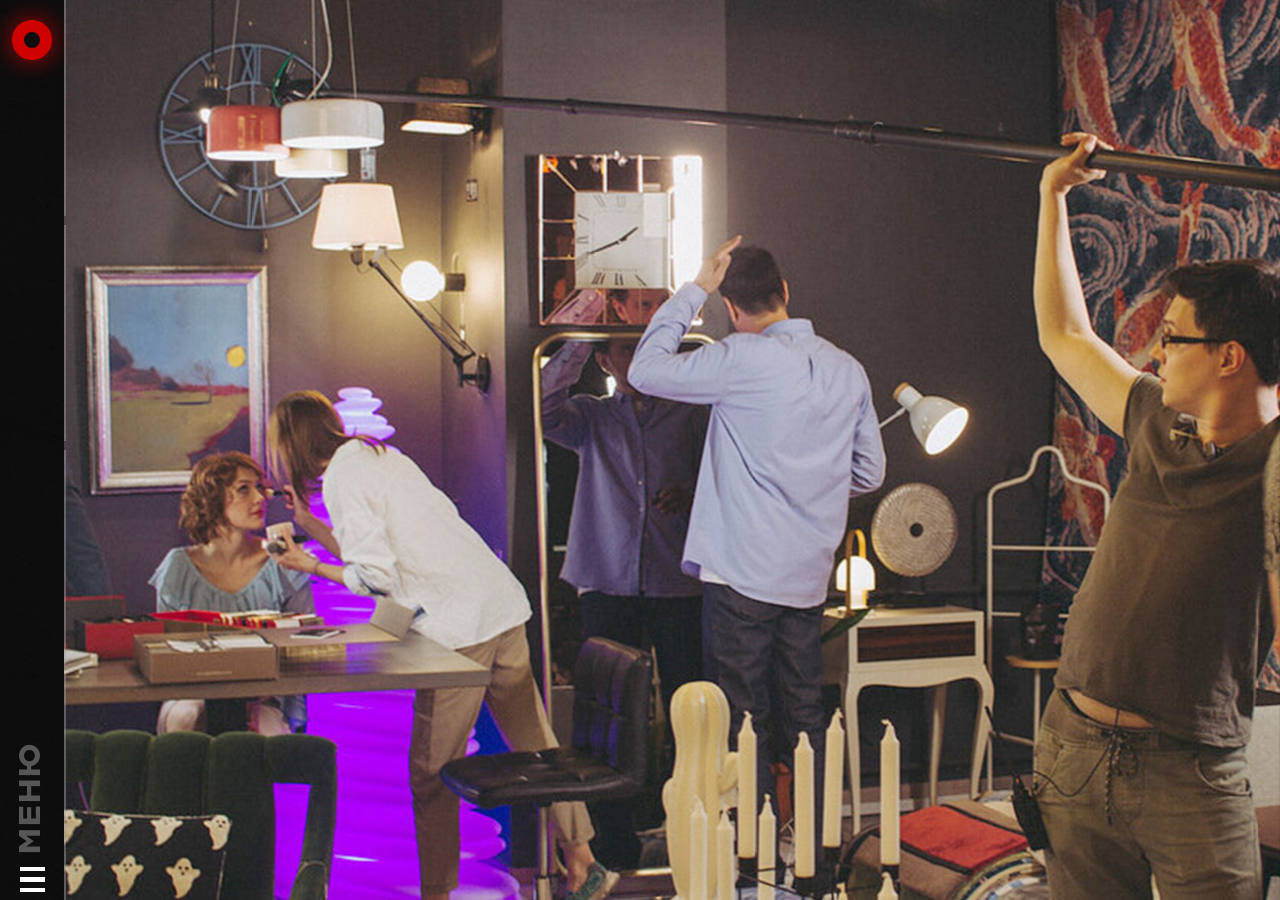
==== about.html @ 3515d62a "Refactor JS" ====
<!doctype html>
<html lang="ru">
  <head>
    <meta charset="UTF-8" />
    <meta name="viewport" content="width=device-width, initial-scale=1.0" />
    <title>REC Studio — О нас</title>
    <link rel="stylesheet" href="./styles/style.css" />
    <link rel="icon" href="./assets/logo.png" type="image/png" />
  </head>

  <body class="about-page">
    <section class="menu">
      <div class="menu__logo-cont"></div>

      <div class="menu-block" onclick="window.location.href='index.html'">
        <div class="menu-text">МЕНЮ</div>

        <button class="burger" type="button" aria-label="Вернуться в меню">
          <span></span>
          <span></span>
          <span></span>
        </button>
      </div>
    </section>

    <section class="content content--page">
      <div class="about about--base">
        <img src="./assets/О-нас-Моб.png" class="about__img" alt="О нас" />
      </div>

      <div class="paralax-text">
        <h1 class="about__title mask">О НАС</h1>

        <div class="about-info">
          <div class="about-info-text">
            В команду РЕК СТУДИЯ входят продюсеры, режиссеры и сценаристы,
            которые преимущественно предпочитают работать в жанрах — детективы,
            триллеры, драмы и приключения. <br><br>Мы создаем нон-фикшн контент,
            основанный на реальных событиях, с напряженным и драматичным
            сюжетом. Герои наших историй – сильные и неординарные личности,
            которые вызывают большой зрительский интерес в любой точке Мира.
          </div>
        </div>
      </div>
    </section>

<script type="module" src="./scripts/script.js"></script>
  </body>
</html>
---- styles/style.css ----
@import url("./components/00-fonts.css");
@import url("./components/01-base.css");
@import url("./components/02-animations.css");
@import url("./components/03-intro.css");
@import url("./components/04-main-logo.css");
@import url("./components/05-ui-settings.css");
@import url("./components/06-menu.css");
@import url("./components/07-content-links.css");
@import url("./components/08-about.css");
@import url("./components/09-scrollbars.css");
@import url("./components/10-responsive.css");
@import url("./components/11-contacts.css");
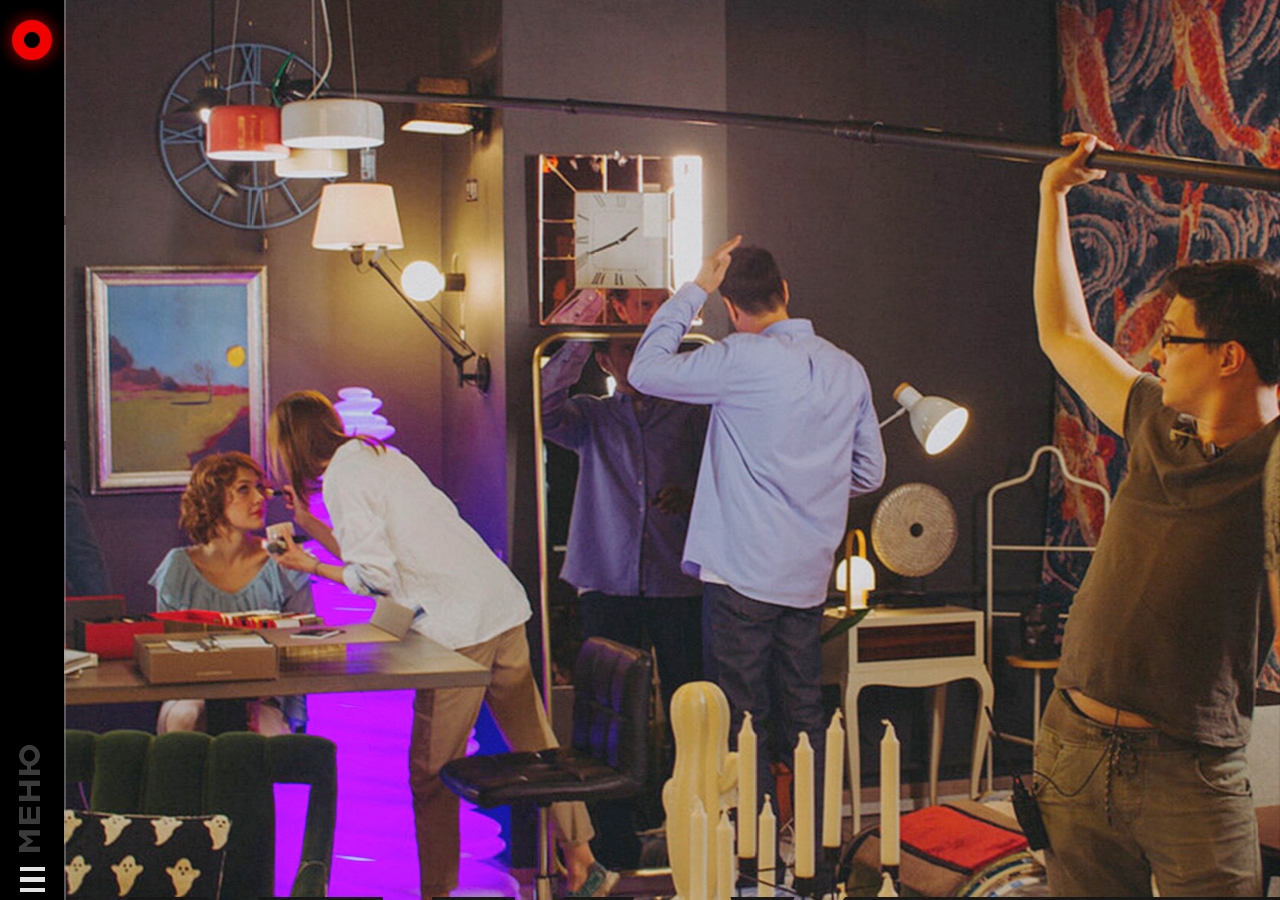
==== commit 2d2cb8d7: "Add strange texture" ====
--- a/about.html
+++ b/about.html
@@ -9,6 +9,7 @@
   </head>
 
   <body class="about-page">
+    
     <section class="menu">
       <div class="menu__logo-cont"></div>
 
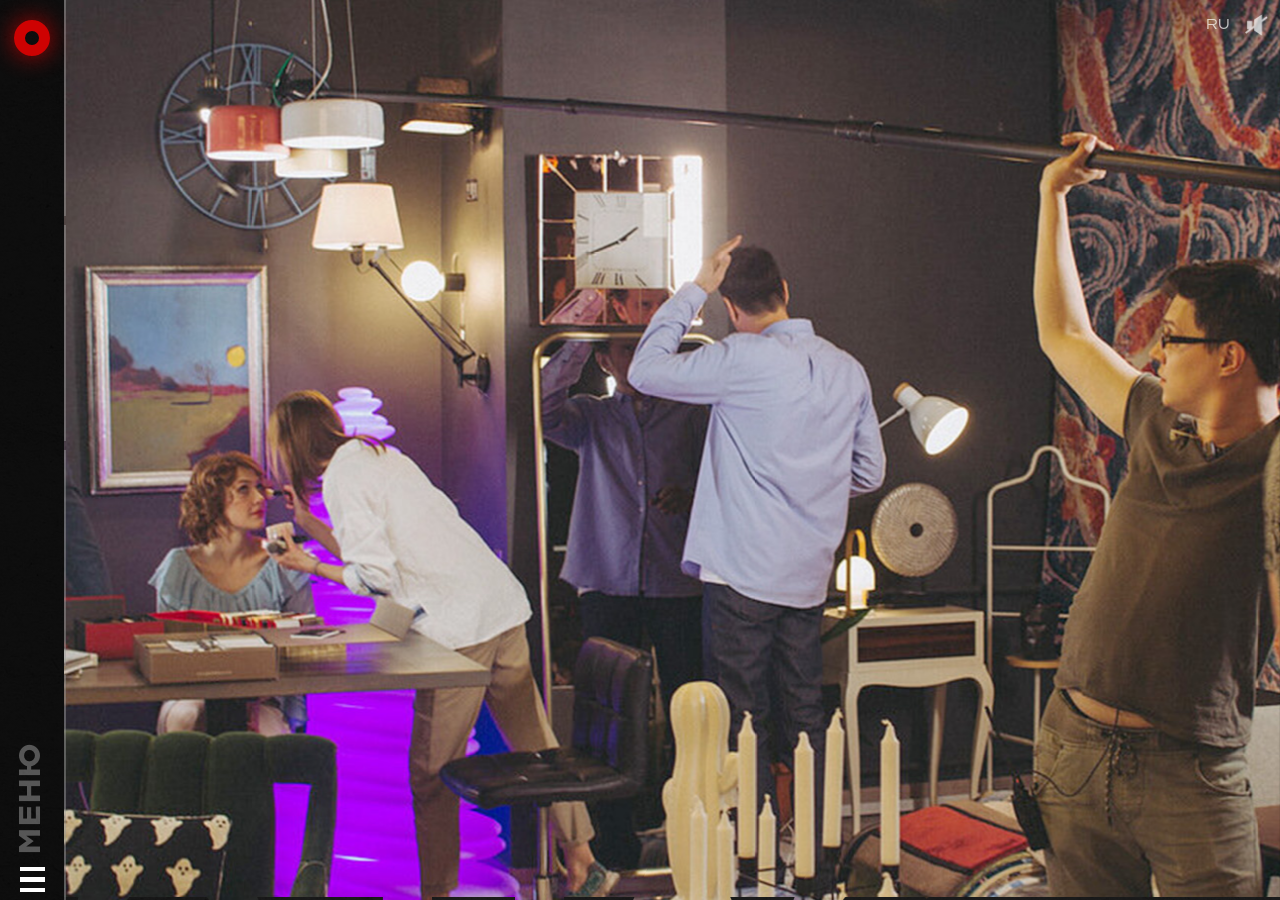
==== commit 6b89c40a: "Final desktop" ====
--- a/about.html
+++ b/about.html
@@ -24,6 +24,17 @@
       </div>
     </section>
 
+
+    <section class="settings">
+      <button class="settings__lang-btn">RU</button>
+      <button class="settings__valume-btn">
+        <img
+          src="./assets/ЗВУК.png"
+          class="settings__valume-btn__img"
+          alt="volume"
+        />
+      </button>
+    </section>
     <section class="content content--page">
       <div class="about about--base">
         <img src="./assets/О-нас-Моб.png" class="about__img" alt="О нас" />
--- a/styles/style.css
+++ b/styles/style.css
@@ -10,3 +10,6 @@
 @import url("./components/09-scrollbars.css");
 @import url("./components/10-responsive.css");
 @import url("./components/11-contacts.css");
+@import url("./components/12-projects.css");
+@import url("./components/13-help.css");
+@import url("./components/14-news.css");
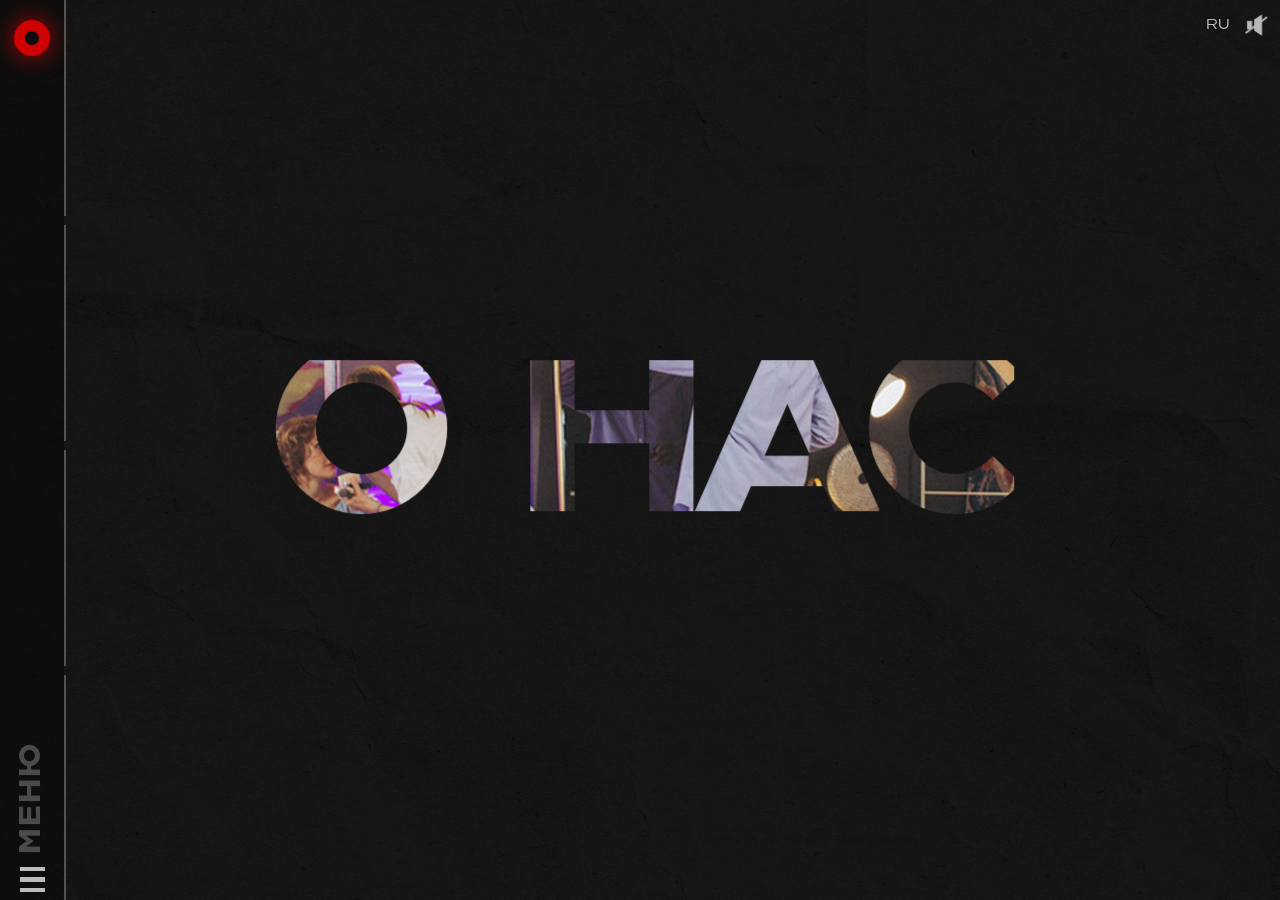
==== commit 3cb34833: "Add section projects" ====
--- a/about.html
+++ b/about.html
@@ -9,9 +9,8 @@
   </head>
 
   <body class="about-page">
-    
     <section class="menu">
-      <div class="menu__logo-cont"></div>
+      <a class="menu__logo-cont" href="./index.html"></a>
 
       <div class="menu-block" onclick="window.location.href='index.html'">
         <div class="menu-text">МЕНЮ</div>
@@ -24,7 +23,6 @@
       </div>
     </section>
 
-
     <section class="settings">
       <button class="settings__lang-btn">RU</button>
       <button class="settings__valume-btn">
@@ -35,6 +33,7 @@
         />
       </button>
     </section>
+
     <section class="content content--page">
       <div class="about about--base">
         <img src="./assets/О-нас-Моб.png" class="about__img" alt="О нас" />
@@ -54,8 +53,12 @@
           </div>
         </div>
       </div>
+
+      <section class="about-projects-section" aria-label="Наши проекты">
+        <div class="about-projects-section__loader">Загрузка проектов</div>
+      </section>
     </section>
 
-<script type="module" src="./scripts/script.js"></script>
+    <script type="module" src="./scripts/script.js"></script>
   </body>
 </html>
--- a/styles/style.css
+++ b/styles/style.css
@@ -12,4 +12,5 @@
 @import url("./components/11-contacts.css");
 @import url("./components/12-projects.css");
 @import url("./components/13-help.css");
-@import url("./components/14-news.css");+@import url("./components/14-news.css");
+@import url("./components/15-about-projects.css");
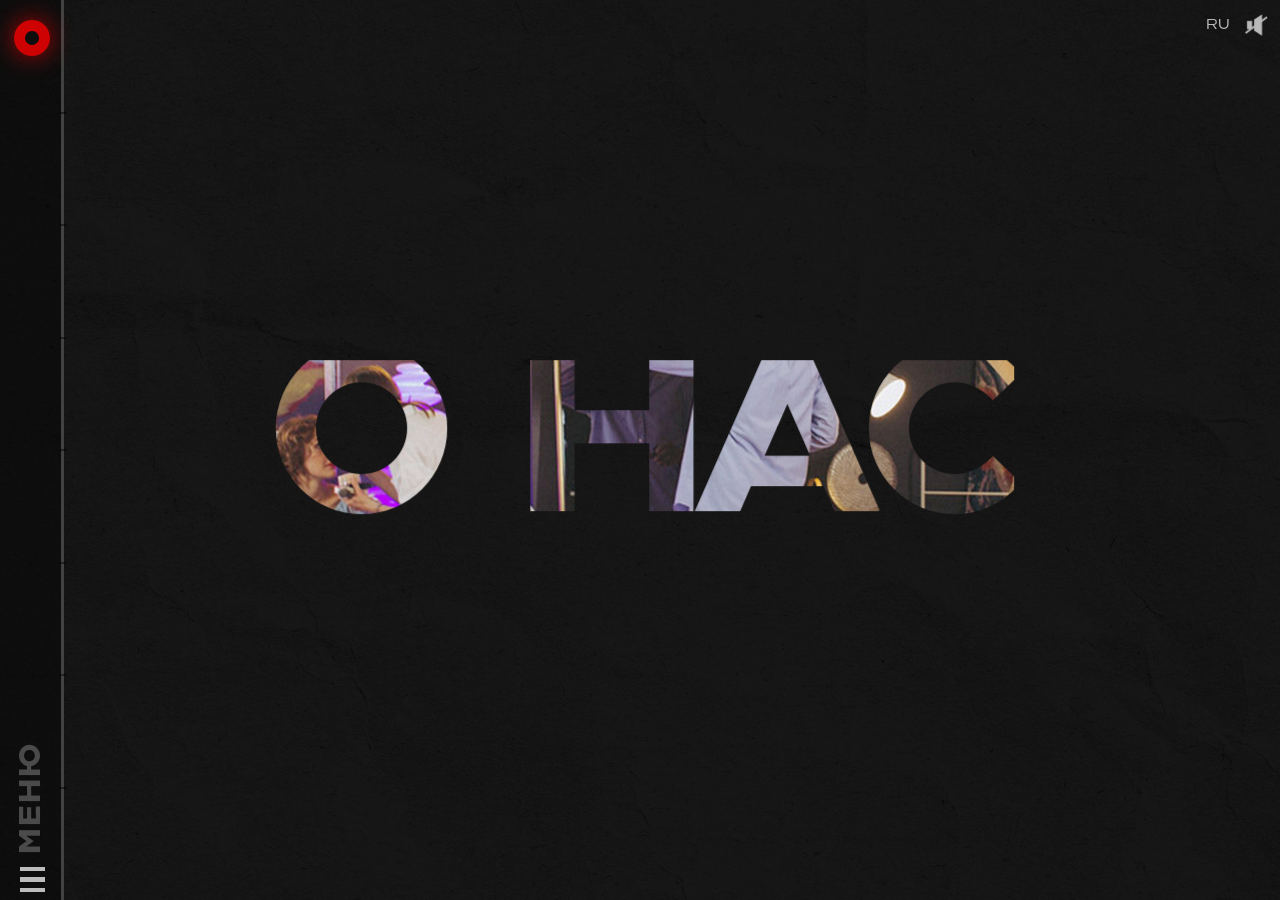
==== commit a7f0f1e7: "Add section contacts" ====
--- a/about.html
+++ b/about.html
@@ -25,6 +25,7 @@
 
     <section class="settings">
       <button class="settings__lang-btn">RU</button>
+
       <button class="settings__valume-btn">
         <img
           src="./assets/ЗВУК.png"
@@ -57,6 +58,18 @@
       <section class="about-projects-section" aria-label="Наши проекты">
         <div class="about-projects-section__loader">Загрузка проектов</div>
       </section>
+
+      <section class="about-help-section" aria-label="Услуги">
+        <div class="about-help-section__loader">Загрузка услуг</div>
+      </section>
+
+      <section class="about-news-section" aria-label="Новости">
+        <div class="about-news-section__loader">Загрузка новостей</div>
+      </section>
+
+      <section class="about-contacts-section" aria-label="Контакты">
+        <div class="about-contacts-section__loader">Загрузка контактов</div>
+      </section>
     </section>
 
     <script type="module" src="./scripts/script.js"></script>
--- a/styles/style.css
+++ b/styles/style.css
@@ -13,4 +13,7 @@
 @import url("./components/12-projects.css");
 @import url("./components/13-help.css");
 @import url("./components/14-news.css");
-@import url("./components/15-about-projects.css");+@import url("./components/15-about-projects.css");
+@import url("./components/16-about-help.css");
+@import url("./components/17-about-news.css");
+@import url("./components/18-about-contacts.css");
